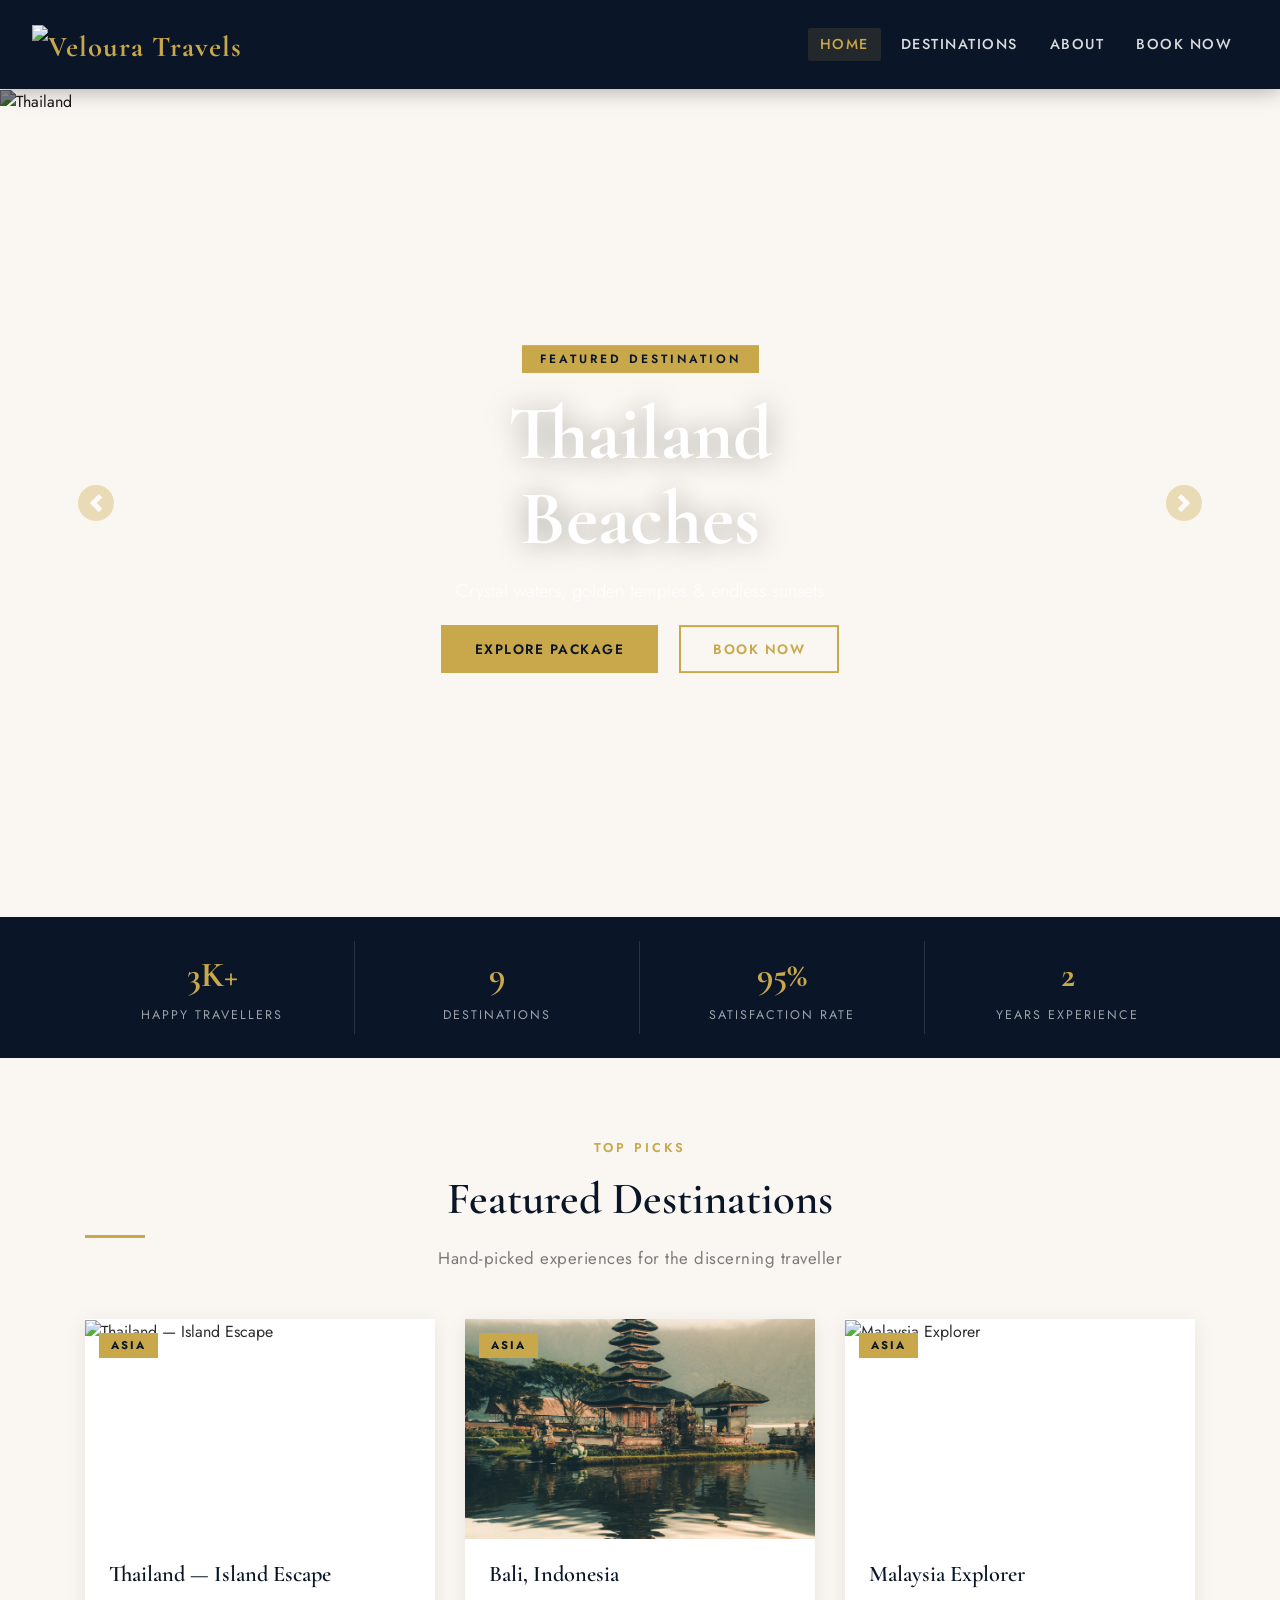
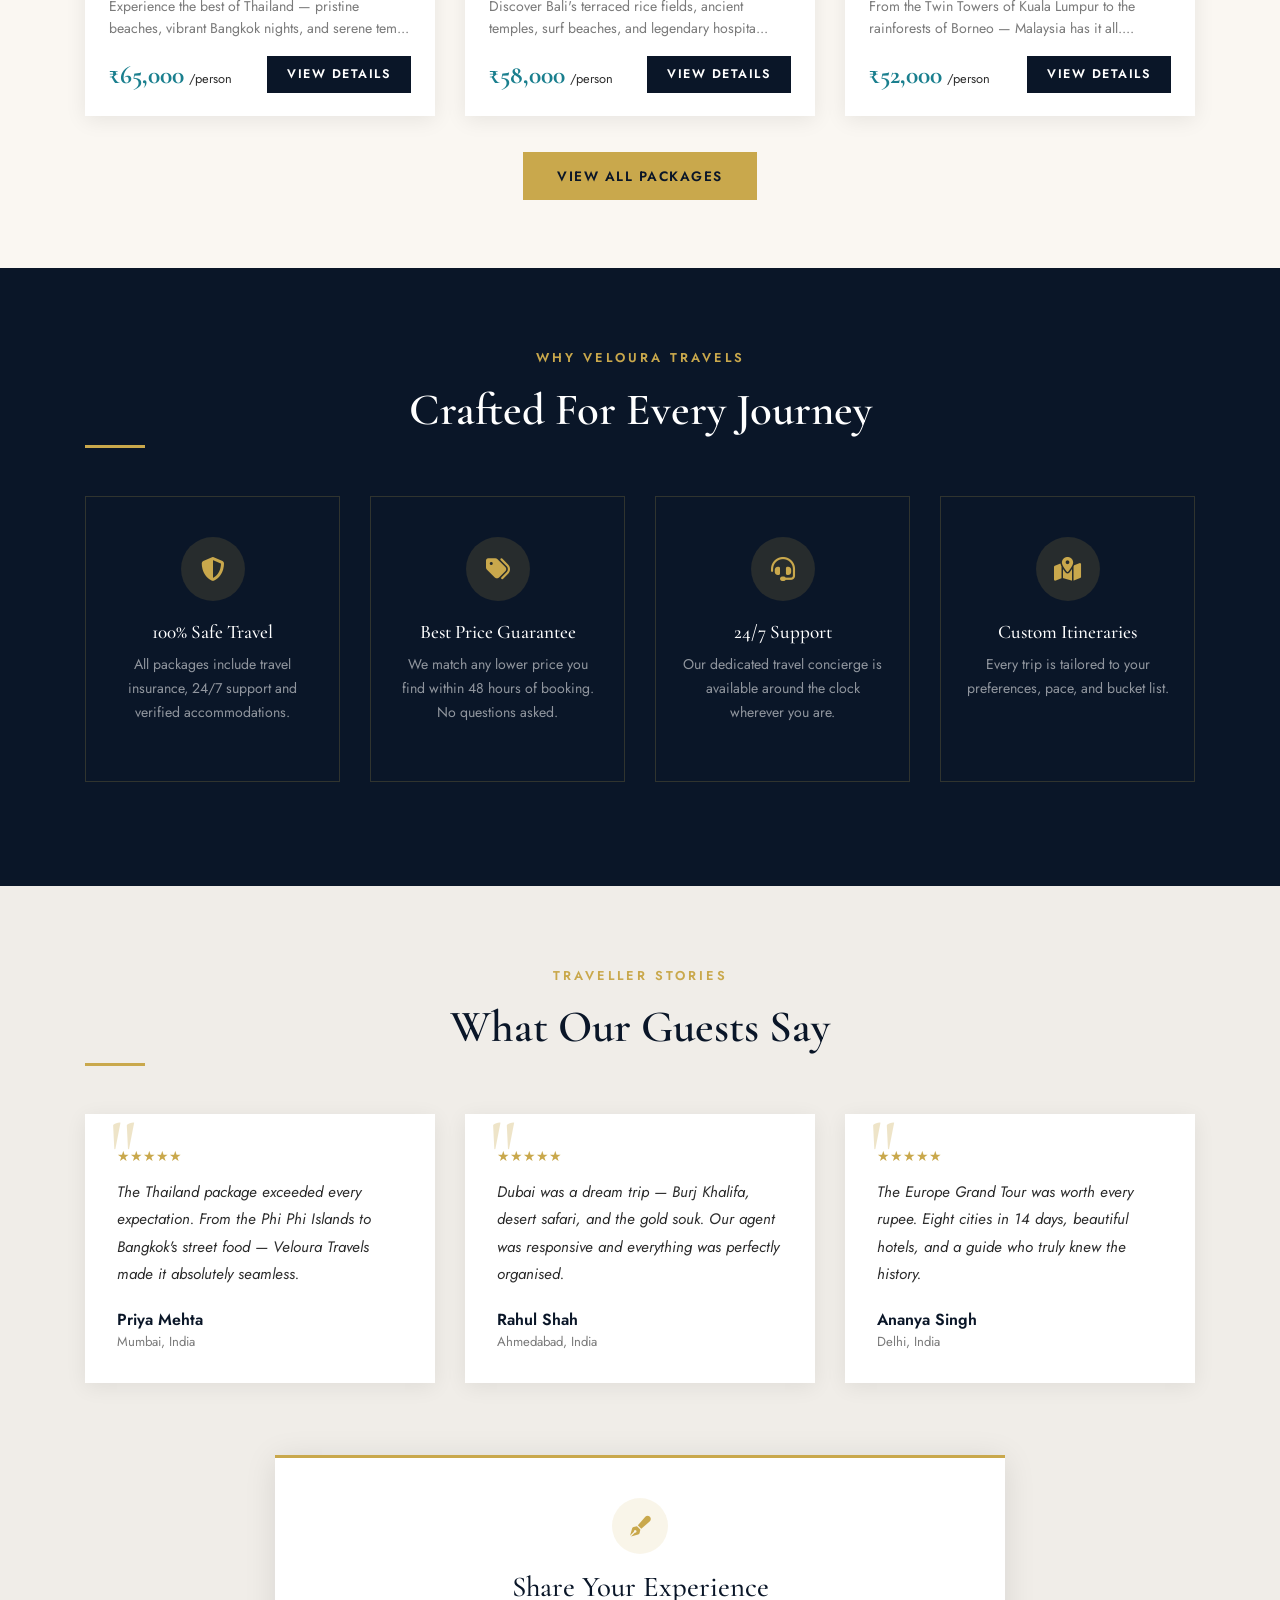
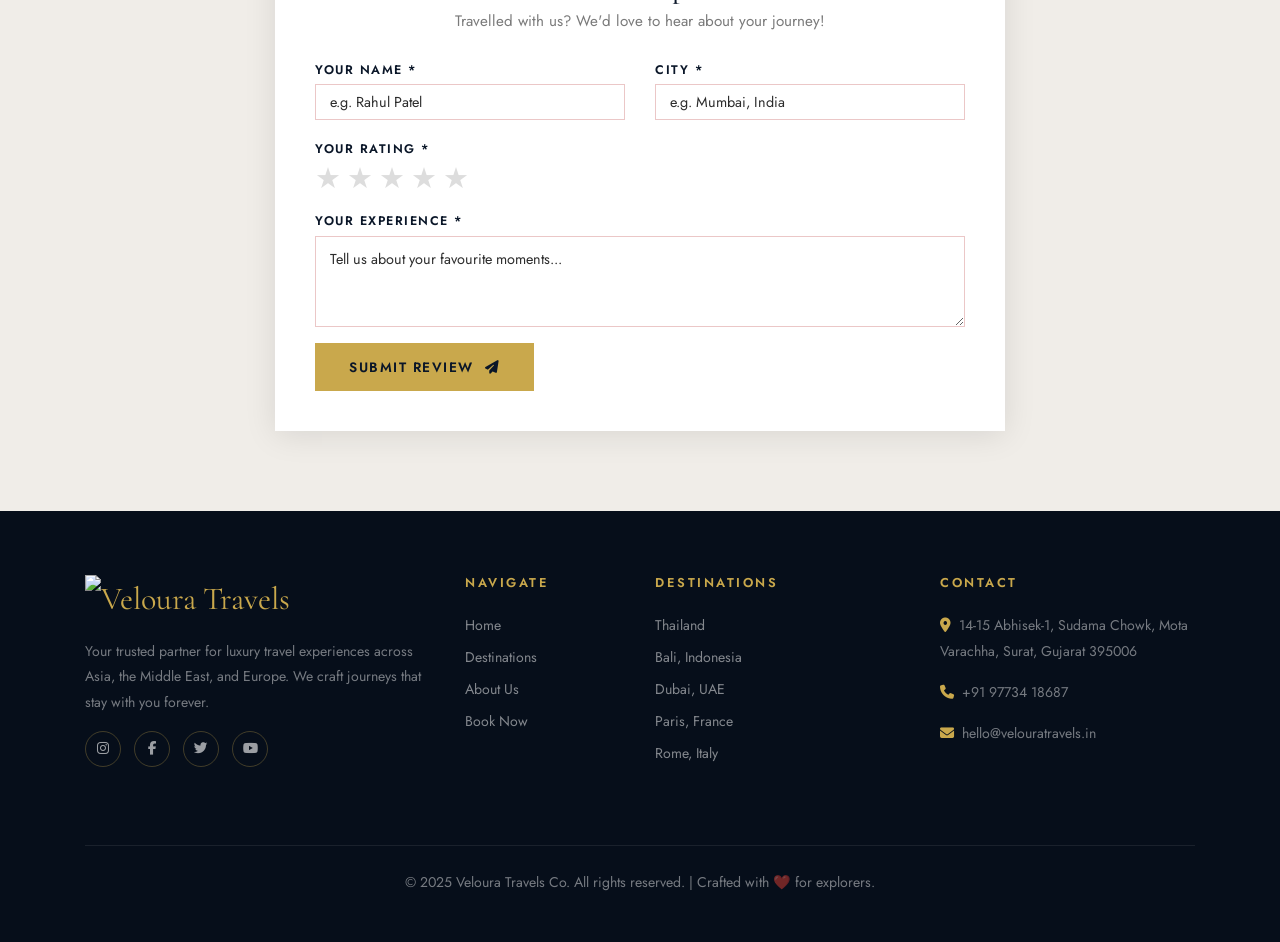
==== index.html @ 5bac32e9 "Add files via upload" ====
<!DOCTYPE html>
<html lang="en">

<head>
  <meta charset="UTF-8" />
  <meta name="viewport" content="width=device-width, initial-scale=1.0" />
  <title>Veloura Travels — Discover the World</title>
  <meta name="description"
    content="Veloura Travels — Your trusted partner for luxury travel experiences across Asia, the Middle East, and Europe.">

  <link rel="stylesheet" href="https://stackpath.bootstrapcdn.com/bootstrap/4.5.2/css/bootstrap.min.css" />
  <link rel="stylesheet" href="https://cdnjs.cloudflare.com/ajax/libs/font-awesome/6.4.0/css/all.min.css" />
  <link
    href="https://fonts.googleapis.com/css2?family=Cormorant+Garamond:wght@300;400;600;700&family=Jost:wght@300;400;500;600&display=swap"
    rel="stylesheet" />
  <link rel="stylesheet" href="style.css" />
</head>

<body>

  <nav class="navbar navbar-expand-lg">
    <a class="navbar-brand" href="index.html"><img src="image/logo.png" alt="Veloura Travels" height="45"
        style="object-fit:contain;"></a>
    <button class="navbar-toggler" type="button" data-toggle="collapse" data-target="#navMenu">
      <span class="navbar-toggler-icon"></span>
    </button>
    <div class="collapse navbar-collapse" id="navMenu">
      <ul class="navbar-nav ml-auto">
        <li class="nav-item"><a class="nav-link active-nav" href="index.html">Home</a></li>
        <li class="nav-item"><a class="nav-link" href="destinations.html">Destinations</a></li>
        <li class="nav-item"><a class="nav-link" href="about.html">About</a></li>
        <li class="nav-item"><a class="nav-link" href="booknow.html">Book Now</a></li>
      </ul>
    </div>
  </nav>

  <div id="heroCarousel" class="carousel slide" data-ride="carousel" data-interval="4500">
    <div class="carousel-inner">

      <div class="carousel-item active">
        <img src="image/thailand.jpg" alt="Thailand">
        <div class="carousel-caption-custom">
          <div class="badge-label fade-up">Featured Destination</div>
          <h1 class="fade-up delay-1">Thailand<br>Beaches</h1>
          <p class="fade-up delay-2">Crystal waters, golden temples & endless sunsets</p>
          <div class="fade-up delay-3">
            <a href="destinations.html" class="btn-gold mr-3">Explore Package</a>
            <a href="booknow.html" class="btn-outline-gold">Book Now</a>
          </div>
        </div>
      </div>

      <div class="carousel-item">
        <img src="image/dubai.jpg" alt="Dubai">
        <div class="carousel-caption-custom">
          <div class="badge-label">Luxury Escape</div>
          <h1>Dubai<br>Skyline</h1>
          <p>Where modern architecture meets desert luxury</p>
          <div>
            <a href="destinations.html" class="btn-gold mr-3">Explore Package</a>
            <a href="booknow.html" class="btn-outline-gold">Book Now</a>
          </div>
        </div>
      </div>

      <div class="carousel-item">
        <img src="image/paris.jpg" alt="Paris">
        <div class="carousel-caption-custom">
          <div class="badge-label">European Charm</div>
          <h1>Paris,<br>France</h1>
          <p>The city of lights, love, and timeless elegance</p>
          <div>
            <a href="destinations.html" class="btn-gold mr-3">Explore Package</a>
            <a href="booknow.html" class="btn-outline-gold">Book Now</a>
          </div>
        </div>
      </div>

      <div class="carousel-item">
        <img src="image/bali.jpg" alt="Bali">
        <div class="carousel-caption-custom">
          <div class="badge-label">Asia Escape</div>
          <h1>Bali,<br>Indonesia</h1>
          <p>Tropical paradise of temples, rice fields & volcanos</p>
          <div>
            <a href="destinations.html" class="btn-gold mr-3">Explore Package</a>
            <a href="booknow.html" class="btn-outline-gold">Book Now</a>
          </div>
        </div>
      </div>

    </div>
    <a class="carousel-control-prev" href="#heroCarousel" role="button" data-slide="prev">
      <span class="carousel-control-prev-icon"></span>
    </a>
    <a class="carousel-control-next" href="#heroCarousel" role="button" data-slide="next">
      <span class="carousel-control-next-icon"></span>
    </a>
  </div>

  <div class="stats-bar">
    <div class="container">
      <div class="row">
        <div class="col-6 col-md-3 stat-item">
          <span class="stat-number">3K+</span>
          <span class="stat-label">Happy Travellers</span>
        </div>
        <div class="col-6 col-md-3 stat-item">
          <span class="stat-number">9</span>
          <span class="stat-label">Destinations</span>
        </div>
        <div class="col-6 col-md-3 stat-item">
          <span class="stat-number">95%</span>
          <span class="stat-label">Satisfaction Rate</span>
        </div>
        <div class="col-6 col-md-3 stat-item">
          <span class="stat-number">2</span>
          <span class="stat-label">Years Experience</span>
        </div>
      </div>
    </div>
  </div>

  <section class="home-packages">
    <div class="container">
      <div class="text-center mb-5">
        <p class="text-uppercase" style="letter-spacing:3px;color:var(--gold);font-size:.8rem;font-weight:600;">Top
          Picks</p>
        <h2 class="section-title" style="display:block;">Featured Destinations</h2>
        <p class="section-subtitle">Hand-picked experiences for the discerning traveller</p>
      </div>
      <div class="row" id="home-pkg-grid">

      </div>
      <div class="text-center mt-4">
        <a href="destinations.html" class="btn-gold">View All Packages</a>
      </div>
    </div>
  </section>

  <section class="why-us">
    <div class="container">
      <div class="text-center mb-5">
        <p class="text-uppercase" style="letter-spacing:3px;color:var(--gold);font-size:.8rem;font-weight:600;">Why
          Veloura Travels</p>
        <h2 class="section-title" style="display:block;color:#fff;">Crafted For Every Journey</h2>
      </div>
      <div class="row">
        <div class="col-md-3 col-sm-6 mb-4">
          <div class="why-card">
            <div class="why-icon"><i class="fas fa-shield-alt"></i></div>
            <h5>100% Safe Travel</h5>
            <p>All packages include travel insurance, 24/7 support and verified accommodations.</p>
          </div>
        </div>
        <div class="col-md-3 col-sm-6 mb-4">
          <div class="why-card">
            <div class="why-icon"><i class="fas fa-tags"></i></div>
            <h5>Best Price Guarantee</h5>
            <p>We match any lower price you find within 48 hours of booking. No questions asked.</p>
          </div>
        </div>
        <div class="col-md-3 col-sm-6 mb-4">
          <div class="why-card">
            <div class="why-icon"><i class="fas fa-headset"></i></div>
            <h5>24/7 Support</h5>
            <p>Our dedicated travel concierge is available around the clock wherever you are.</p>
          </div>
        </div>
        <div class="col-md-3 col-sm-6 mb-4">
          <div class="why-card">
            <div class="why-icon"><i class="fas fa-map-marked-alt"></i></div>
            <h5>Custom Itineraries</h5>
            <p>Every trip is tailored to your preferences, pace, and bucket list.</p>
          </div>
        </div>
      </div>
    </div>
  </section>

  <section class="testimonials">
    <div class="container">
      <div class="text-center mb-5">
        <p class="text-uppercase" style="letter-spacing:3px;color:var(--gold);font-size:.8rem;font-weight:600;">
          Traveller Stories</p>
        <h2 class="section-title" style="display:block;">What Our Guests Say</h2>
      </div>
      <div class="row">
        <div class="col-md-4 mb-4">
          <div class="testimonial-card">
            <div class="stars">★★★★★</div>
            <p>The Thailand package exceeded every expectation. From the Phi Phi Islands to Bangkok's street food —
              Veloura Travels made it absolutely seamless.</p>
            <span class="testi-author">Priya Mehta</span>
            <span class="testi-loc d-block">Mumbai, India</span>
          </div>
        </div>
        <div class="col-md-4 mb-4">
          <div class="testimonial-card">
            <div class="stars">★★★★★</div>
            <p>Dubai was a dream trip — Burj Khalifa, desert safari, and the gold souk. Our agent was responsive and
              everything was perfectly organised.</p>
            <span class="testi-author">Rahul Shah</span>
            <span class="testi-loc d-block">Ahmedabad, India</span>
          </div>
        </div>
        <div class="col-md-4 mb-4">
          <div class="testimonial-card">
            <div class="stars">★★★★★</div>
            <p>The Europe Grand Tour was worth every rupee. Eight cities in 14 days, beautiful hotels, and a guide who
              truly knew the history.</p>
            <span class="testi-author">Ananya Singh</span>
            <span class="testi-loc d-block">Delhi, India</span>
          </div>
        </div>
      </div>

      <!-- User-submitted reviews appear here -->
      <div class="row" id="user-reviews"></div>

      <!-- Share Your Experience Form -->
      <div class="row justify-content-center mt-5">
        <div class="col-md-8">
          <div class="review-form-card">
            <div class="text-center mb-4">
              <div class="review-form-icon"><i class="fas fa-pen-fancy"></i></div>
              <h4>Share Your Experience</h4>
              <p>Travelled with us? We'd love to hear about your journey!</p>
            </div>
            <div class="row">
              <div class="col-md-6 mb-3">
                <label class="form-label">Your Name *</label>
                <input type="text" class="form-control" id="r-name" placeholder="e.g. Rahul Patel">
              </div>
              <div class="col-md-6 mb-3">
                <label class="form-label">City *</label>
                <input type="text" class="form-control" id="r-city" placeholder="e.g. Mumbai, India">
              </div>
            </div>
            <div class="mb-3">
              <label class="form-label">Your Rating *</label>
              <div class="star-rating" id="star-rating">
                <span class="star-btn" data-value="1">★</span>
                <span class="star-btn" data-value="2">★</span>
                <span class="star-btn" data-value="3">★</span>
                <span class="star-btn" data-value="4">★</span>
                <span class="star-btn" data-value="5">★</span>
              </div>
            </div>
            <div class="mb-3">
              <label class="form-label">Your Experience *</label>
              <textarea class="form-control" id="r-message" rows="3"
                placeholder="Tell us about your favourite moments..."></textarea>
            </div>
            <button class="btn-gold" onclick="submitReview()">Submit Review &nbsp;<i
                class="fas fa-paper-plane"></i></button>
            <div class="review-success" id="review-success">
              <i class="fas fa-check-circle mr-2"></i>
              <strong>Thank you!</strong> Your review has been added below.
            </div>
          </div>
        </div>
      </div>

    </div>
  </section>

  <footer>
    <div class="container">
      <div class="row mb-4">
        <div class="col-md-4 mb-4">
          <div class="footer-brand mb-3"><img src="image/logo.png" alt="Veloura Travels" height="45"
              style="object-fit:contain;"></div>
          <p>Your trusted partner for luxury travel experiences across Asia, the Middle East, and Europe. We craft
            journeys that stay with you forever.</p>
          <div class="footer-socials mt-3">
            <a href="#"><i class="fab fa-instagram"></i></a>
            <a href="#"><i class="fab fa-facebook-f"></i></a>
            <a href="#"><i class="fab fa-twitter"></i></a>
            <a href="#"><i class="fab fa-youtube"></i></a>
          </div>
        </div>
        <div class="col-md-2 col-6 mb-4">
          <p class="footer-heading">Navigate</p>
          <ul class="footer-links">
            <li><a href="index.html">Home</a></li>
            <li><a href="destinations.html">Destinations</a></li>
            <li><a href="about.html">About Us</a></li>
            <li><a href="booknow.html">Book Now</a></li>
          </ul>
        </div>
        <div class="col-md-3 col-6 mb-4">
          <p class="footer-heading">Destinations</p>
          <ul class="footer-links">
            <li><a href="destinations.html">Thailand</a></li>
            <li><a href="destinations.html">Bali, Indonesia</a></li>
            <li><a href="destinations.html">Dubai, UAE</a></li>
            <li><a href="destinations.html">Paris, France</a></li>
            <li><a href="destinations.html">Rome, Italy</a></li>
          </ul>
        </div>
        <div class="col-md-3 mb-4">
          <p class="footer-heading">Contact</p>
          <p><i class="fas fa-map-marker-alt" style="color:var(--gold);margin-right:8px;"></i>14-15 Abhisek-1, Sudama
            Chowk, Mota Varachha, Surat, Gujarat 395006</p>
          <p><i class="fas fa-phone" style="color:var(--gold);margin-right:8px;"></i>+91 97734 18687</p>
          <p><i class="fas fa-envelope" style="color:var(--gold);margin-right:8px;"></i>hello@velouratravels.in</p>
        </div>
      </div>
      <div class="footer-bottom text-center">
        <p>© 2025 Veloura Travels Co. All rights reserved. | Crafted with ❤️ for explorers.</p>
      </div>
    </div>
  </footer>

  <div class="pkg-modal-overlay" id="pkgModal">
    <div class="pkg-modal">
      <button class="pkg-modal-close" onclick="closeModal()"><i class="fas fa-times"></i></button>
      <img id="modal-img" src="" alt="">
      <div class="pkg-modal-body">
        <p id="modal-region"
          style="font-size:.75rem;letter-spacing:2px;text-transform:uppercase;color:var(--gold);font-weight:700;"></p>
        <h3 id="modal-name"></h3>
        <div class="modal-detail-row">
          <div class="modal-detail"><i class="fas fa-clock"></i><span id="modal-days"></span></div>
          <div class="modal-detail"><i class="fas fa-plane"></i><span id="modal-dep"></span></div>
          <div class="modal-detail"><i class="fas fa-rupee-sign"></i><span id="modal-price"></span></div>
        </div>
        <p id="modal-desc" style="color:var(--muted);font-size:.9rem;line-height:1.7;margin-top:.5rem;"></p>
        <div class="modal-includes">
          <h6>What's Included</h6>
          <ul id="modal-includes" style="list-style:none;padding:0;"></ul>
        </div>
        <a href="booknow.html" class="btn-gold mt-3" onclick="closeModal()">Book This Package</a>
      </div>
    </div>
  </div>

  <script src="https://cdn.jsdelivr.net/npm/jquery@3.6.0/dist/jquery.min.js"></script>
  <script src="https://cdn.jsdelivr.net/npm/popper.js@1.16.1/dist/umd/popper.min.js"></script>
  <script src="https://cdn.jsdelivr.net/npm/bootstrap@4.6.2/dist/js/bootstrap.min.js"></script>
  <script src="script.js"></script>

</body>

</html>
---- style.css ----
:root {
  --navy: #0a1628;
  --gold: #c9a84c;
  --gold2: #e8c96a;
  --cream: #faf7f2;
  --teal: #1a7f8e;
  --light: #f0ede8;
  --text: #2c2c2c;
  --muted: #7a7a7a;
}

* {
  margin: 0;
  padding: 0;
  box-sizing: border-box;
}

body {
  font-family: 'Jost', sans-serif;
  background: var(--cream);
  color: var(--text);
}

h1,
h2,
h3,
h4,
h5 {
  font-family: 'Cormorant Garamond', serif;
}

.navbar {
  background: var(--navy) !important;
  padding: 1rem 2rem;
  position: sticky;
  top: 0;
  z-index: 1000;
  box-shadow: 0 2px 20px rgba(0, 0, 0, 0.3);
}

.navbar-brand {
  font-family: 'Cormorant Garamond', serif;
  font-size: 1.8rem;
  font-weight: 700;
  color: var(--gold) !important;
  letter-spacing: 1px;
}

.navbar-brand span {
  color: #fff;
}

.nav-link {
  color: rgba(255, 255, 255, 0.85) !important;
  font-size: 0.9rem;
  letter-spacing: 1.5px;
  text-transform: uppercase;
  font-weight: 500;
  margin: 0 4px;
  padding: 6px 12px !important;
  border-radius: 2px;
  transition: all 0.3s;
  cursor: pointer;
}

.nav-link:hover,
.nav-link.active-nav {
  color: var(--gold) !important;
  background: rgba(201, 168, 76, 0.12);
}

.navbar-toggler {
  border-color: var(--gold);
}

.navbar-toggler-icon {
  background-image: url("data:image/svg+xml,%3csvg xmlns='http://www.w3.org/2000/svg' width='30' height='30' viewBox='0 0 30 30'%3e%3cpath stroke='rgba%28201%2C168%2C76%2C1%29' stroke-linecap='round' stroke-miterlimit='10' stroke-width='2' d='M4 7h22M4 15h22M4 23h22'/%3e%3c/svg%3e");
}

.section-title {
  font-size: 2.8rem;
  font-weight: 600;
  color: var(--navy);
  position: relative;
  display: inline-block;
  margin-bottom: 0.5rem;
}

.section-title::after {
  content: '';
  display: block;
  width: 60px;
  height: 3px;
  background: var(--gold);
  margin-top: 8px;
}

.section-subtitle {
  color: var(--muted);
  font-size: 1.05rem;
  letter-spacing: 0.5px;
  margin-bottom: 2.5rem;
}

#heroCarousel .carousel-item {
  height: 92vh;
  min-height: 520px;
  position: relative;
}

#heroCarousel .carousel-item img {
  width: 100%;
  height: 100%;
  object-fit: cover;
  filter: brightness(0.55);
}

.carousel-caption-custom {
  position: absolute;
  top: 50%;
  left: 50%;
  transform: translate(-50%, -50%);
  text-align: center;
  width: 90%;
}

.carousel-caption-custom .badge-label {
  display: inline-block;
  background: var(--gold);
  color: var(--navy);
  font-size: 0.75rem;
  letter-spacing: 3px;
  text-transform: uppercase;
  font-weight: 600;
  padding: 5px 18px;
  margin-bottom: 1.2rem;
  font-family: 'Jost', sans-serif;
}

.carousel-caption-custom h1 {
  font-size: clamp(2.5rem, 6vw, 5rem);
  color: #fff;
  font-weight: 700;
  line-height: 1.1;
  text-shadow: 0 2px 30px rgba(0, 0, 0, 0.4);
  margin-bottom: 1rem;
}

.carousel-caption-custom p {
  color: rgba(255, 255, 255, 0.88);
  font-size: 1.15rem;
  margin-bottom: 2rem;
  font-weight: 300;
}

.btn-gold {
  background: var(--gold);
  color: var(--navy);
  font-weight: 600;
  letter-spacing: 1.5px;
  text-transform: uppercase;
  font-size: 0.85rem;
  padding: 12px 32px;
  border: 2px solid var(--gold);
  border-radius: 0;
  transition: all 0.3s;
  font-family: 'Jost', sans-serif;
}

.btn-gold:hover {
  background: transparent;
  color: var(--gold);
}

.btn-outline-gold {
  background: transparent;
  color: var(--gold);
  font-weight: 600;
  letter-spacing: 1.5px;
  text-transform: uppercase;
  font-size: 0.85rem;
  padding: 12px 32px;
  border: 2px solid var(--gold);
  border-radius: 0;
  transition: all 0.3s;
  font-family: 'Jost', sans-serif;
}

.btn-outline-gold:hover {
  background: var(--gold);
  color: var(--navy);
}

.carousel-control-prev-icon,
.carousel-control-next-icon {
  filter: none;
  background-color: rgba(201, 168, 76, 0.7);
  border-radius: 50%;
  padding: 18px;
  background-size: 50%;
}

.stats-bar {
  background: var(--navy);
  padding: 1.5rem 0;
}

.stat-item {
  text-align: center;
  color: #fff;
  border-right: 1px solid rgba(255, 255, 255, 0.12);
  padding: 0.5rem 0;
}

.stat-item:last-child {
  border-right: none;
}

.stat-number {
  font-family: 'Cormorant Garamond', serif;
  font-size: 2.2rem;
  font-weight: 700;
  color: var(--gold);
  display: block;
}

.stat-label {
  font-size: 0.78rem;
  text-transform: uppercase;
  letter-spacing: 2px;
  color: rgba(255, 255, 255, 0.6);
}

.home-packages {
  background: var(--cream);
  padding: 80px 0;
}

.pkg-card {
  background: #fff;
  border: none;
  border-radius: 0;
  overflow: hidden;
  box-shadow: 0 4px 20px rgba(0, 0, 0, 0.08);
  transition: transform 0.3s, box-shadow 0.3s;
  height: 100%;
}

.pkg-card:hover {
  transform: translateY(-6px);
  box-shadow: 0 12px 40px rgba(0, 0, 0, 0.15);
}

.pkg-card-img-wrap {
  position: relative;
  overflow: hidden;
  height: 220px;
}

.pkg-card-img-wrap img {
  width: 100%;
  height: 100%;
  object-fit: cover;
  transition: transform 0.5s;
}

.pkg-card:hover .pkg-card-img-wrap img {
  transform: scale(1.08);
}

.pkg-region-badge {
  position: absolute;
  top: 14px;
  left: 14px;
  background: var(--gold);
  color: var(--navy);
  font-size: 0.7rem;
  letter-spacing: 2px;
  text-transform: uppercase;
  font-weight: 700;
  padding: 4px 12px;
  font-family: 'Jost', sans-serif;
}

.pkg-card-body {
  padding: 1.4rem 1.5rem;
}

.pkg-card-body h5 {
  font-size: 1.4rem;
  font-weight: 600;
  color: var(--navy);
  margin-bottom: 0.4rem;
}

.pkg-card-body p {
  font-size: 0.88rem;
  color: var(--muted);
  line-height: 1.6;
  margin-bottom: 1rem;
}

.pkg-price {
  font-family: 'Cormorant Garamond', serif;
  font-size: 1.6rem;
  font-weight: 700;
  color: var(--teal);
}

.pkg-price small {
  font-size: 0.8rem;
  color: var(--muted);
  font-family: 'Jost', sans-serif;
  font-weight: 400;
}

.btn-pkg {
  background: var(--navy);
  color: #fff;
  font-size: 0.78rem;
  letter-spacing: 1.5px;
  text-transform: uppercase;
  font-weight: 600;
  padding: 9px 20px;
  border: none;
  border-radius: 0;
  cursor: pointer;
  transition: background 0.3s;
  font-family: 'Jost', sans-serif;
}

.btn-pkg:hover {
  background: var(--gold);
  color: var(--navy);
}

.why-us {
  background: var(--navy);
  padding: 80px 0;
}

.why-card {
  text-align: center;
  padding: 2.5rem 1.5rem;
  border: 1px solid rgba(201, 168, 76, 0.2);
  transition: all 0.3s;
  height: 100%;
}

.why-card:hover {
  border-color: var(--gold);
  background: rgba(201, 168, 76, 0.06);
}

.why-icon {
  width: 64px;
  height: 64px;
  background: rgba(201, 168, 76, 0.15);
  border-radius: 50%;
  display: flex;
  align-items: center;
  justify-content: center;
  margin: 0 auto 1.2rem;
  font-size: 1.5rem;
  color: var(--gold);
}

.why-card h5 {
  font-size: 1.2rem;
  color: #fff;
  margin-bottom: 0.6rem;
}

.why-card p {
  font-size: 0.88rem;
  color: rgba(255, 255, 255, 0.55);
  line-height: 1.7;
}

.testimonials {
  background: var(--light);
  padding: 80px 0;
}

.testimonial-card {
  background: #fff;
  padding: 2rem;
  position: relative;
  box-shadow: 0 4px 20px rgba(0, 0, 0, 0.07);
}

.testimonial-card::before {
  content: '"';
  font-family: 'Cormorant Garamond', serif;
  font-size: 6rem;
  color: var(--gold);
  line-height: 0;
  position: absolute;
  top: 2.5rem;
  left: 1.5rem;
  opacity: 0.3;
}

.testimonial-card p {
  font-size: 0.95rem;
  color: var(--text);
  line-height: 1.8;
  font-style: italic;
  margin-bottom: 1.2rem;
}

.testi-author {
  font-weight: 600;
  color: var(--navy);
}

.testi-loc {
  font-size: 0.82rem;
  color: var(--muted);
}

.stars {
  color: var(--gold);
  font-size: 0.85rem;
  margin-bottom: 0.8rem;
}

/* Review Form */
.review-form-card {
  background: #fff;
  padding: 2.5rem;
  box-shadow: 0 4px 30px rgba(0, 0, 0, 0.1);
  border-top: 3px solid var(--gold);
}

.review-form-card h4 {
  font-size: 1.8rem;
  color: var(--navy);
  margin-bottom: 0.3rem;
}

.review-form-card > .text-center > p {
  color: var(--muted);
  font-size: 0.95rem;
}

.review-form-icon {
  width: 56px;
  height: 56px;
  background: rgba(201, 168, 76, 0.12);
  border-radius: 50%;
  display: flex;
  align-items: center;
  justify-content: center;
  margin: 0 auto 1rem;
  font-size: 1.3rem;
  color: var(--gold);
}

.star-rating {
  display: flex;
  gap: 6px;
}

.star-btn {
  font-size: 1.8rem;
  color: #ddd;
  cursor: pointer;
  transition: color 0.2s, transform 0.15s;
  line-height: 1;
}

.star-btn:hover,
.star-btn.hovered {
  color: var(--gold2);
  transform: scale(1.15);
}

.star-btn.active {
  color: var(--gold);
}

.review-success {
  display: none;
  background: #d4edda;
  border: 1px solid #c3e6cb;
  padding: 1rem 1.5rem;
  color: #155724;
  font-size: 0.95rem;
  margin-top: 1rem;
}

.dest-page {
  background: var(--cream);
  min-height: 80vh;
}

.dest-hero {
  background: linear-gradient(135deg, var(--navy) 0%, #1a3a5c 100%);
  padding: 80px 0 50px;
  text-align: center;
}

.dest-hero h2 {
  font-size: 3.2rem;
  color: #fff;
  margin-bottom: 0.5rem;
}

.dest-hero p {
  color: rgba(255, 255, 255, 0.65);
  font-size: 1rem;
}

.filter-bar {
  background: #fff;
  padding: 1.2rem 0;
  border-bottom: 1px solid #e8e4de;
  position: sticky;
  top: 70px;
  z-index: 900;
  box-shadow: 0 2px 10px rgba(0, 0, 0, 0.05);
}

.filter-btn {
  background: transparent;
  border: 2px solid #ddd;
  color: var(--text);
  font-size: 0.8rem;
  letter-spacing: 1.5px;
  text-transform: uppercase;
  font-weight: 600;
  padding: 8px 20px;
  border-radius: 0;
  margin: 4px;
  cursor: pointer;
  transition: all 0.25s;
  font-family: 'Jost', sans-serif;
}

.filter-btn:hover,
.filter-btn.active {
  background: var(--navy);
  border-color: var(--navy);
  color: var(--gold);
}

.dest-grid {
  padding: 60px 0;
}

.pkg-modal-overlay {
  display: none;
  position: fixed;
  inset: 0;
  background: rgba(10, 22, 40, 0.85);
  z-index: 2000;
  align-items: center;
  justify-content: center;
}

.pkg-modal-overlay.open {
  display: flex;
}

.pkg-modal {
  background: #fff;
  width: 90%;
  max-width: 600px;
  max-height: 90vh;
  overflow-y: auto;
  position: relative;
  animation: modalIn 0.3s ease;
}

@keyframes modalIn {
  from {
    opacity: 0;
    transform: translateY(30px);
  }

  to {
    opacity: 1;
    transform: translateY(0);
  }
}

.pkg-modal img {
  width: 100%;
  height: 260px;
  object-fit: cover;
}

.pkg-modal-body {
  padding: 2rem;
}

.pkg-modal-body h3 {
  font-size: 2rem;
  color: var(--navy);
  margin-bottom: 0.3rem;
}

.pkg-modal-close {
  position: absolute;
  top: 14px;
  right: 18px;
  background: rgba(0, 0, 0, 0.5);
  color: #fff;
  border: none;
  width: 34px;
  height: 34px;
  border-radius: 50%;
  font-size: 1.1rem;
  cursor: pointer;
  display: flex;
  align-items: center;
  justify-content: center;
}

.modal-detail-row {
  display: flex;
  gap: 1.5rem;
  margin: 1rem 0;
  flex-wrap: wrap;
}

.modal-detail {
  display: flex;
  align-items: center;
  gap: 8px;
  font-size: 0.9rem;
  color: var(--muted);
}

.modal-detail i {
  color: var(--gold);
}

.modal-includes {
  margin-top: 1.2rem;
}

.modal-includes h6 {
  color: var(--navy);
  font-family: 'Cormorant Garamond', serif;
  font-size: 1.1rem;
  margin-bottom: 0.5rem;
}

.modal-includes li {
  font-size: 0.88rem;
  color: var(--text);
  margin-bottom: 4px;
}

.modal-includes li::before {
  content: '✓ ';
  color: var(--gold);
  font-weight: 700;
}

.about-hero {
  background: linear-gradient(to right, var(--navy), #0f2944);
  padding: 90px 0;
  text-align: center;
}

.about-hero h2 {
  font-size: 3rem;
  color: #fff;
}

.about-hero p {
  color: rgba(255, 255, 255, 0.6);
  max-width: 540px;
  margin: 1rem auto 0;
}

.about-story {
  padding: 80px 0;
  background: var(--cream);
}

.about-img-wrap {
  position: relative;
}

.about-img-wrap img {
  width: 100%;
  height: 400px;
  object-fit: cover;
}

.about-img-badge {
  position: absolute;
  bottom: -20px;
  right: -20px;
  background: var(--gold);
  color: var(--navy);
  padding: 1.5rem;
  text-align: center;
  width: 130px;
}

.about-img-badge strong {
  font-family: 'Cormorant Garamond', serif;
  font-size: 2.5rem;
  display: block;
  line-height: 1;
}

.about-img-badge span {
  font-size: 0.75rem;
  text-transform: uppercase;
  letter-spacing: 1px;
  font-weight: 600;
}

.about-text h3 {
  font-size: 2.4rem;
  color: var(--navy);
  margin-bottom: 1rem;
}

.about-text p {
  color: var(--muted);
  line-height: 1.8;
  margin-bottom: 1rem;
}

.about-values {
  background: var(--light);
  padding: 80px 0;
}

.value-item {
  display: flex;
  gap: 1.2rem;
  margin-bottom: 2rem;
}

.value-icon {
  width: 50px;
  height: 50px;
  min-width: 50px;
  background: var(--navy);
  color: var(--gold);
  display: flex;
  align-items: center;
  justify-content: center;
  font-size: 1.2rem;
}

.value-text h6 {
  color: var(--navy);
  font-family: 'Cormorant Garamond', serif;
  font-size: 1.1rem;
}

.value-text p {
  font-size: 0.88rem;
  color: var(--muted);
  margin: 0;
}

.team-section {
  background: var(--cream);
  padding: 80px 0;
}

.team-card {
  text-align: center;
  background: #fff;
  padding: 2rem 1.5rem;
  box-shadow: 0 4px 20px rgba(0, 0, 0, 0.07);
}

.team-card img {
  width: 90px;
  height: 90px;
  border-radius: 50%;
  object-fit: cover;
  border: 3px solid var(--gold);
  margin-bottom: 1rem;
}

.team-card h6 {
  font-size: 1.1rem;
  color: var(--navy);
}

.team-card small {
  color: var(--gold);
  font-size: 0.8rem;
  text-transform: uppercase;
  letter-spacing: 1px;
}

.contact-hero {
  background: linear-gradient(135deg, #0f2944, var(--navy));
  padding: 80px 0;
  text-align: center;
}

.contact-hero h2 {
  font-size: 3rem;
  color: #fff;
}

.contact-hero p {
  color: rgba(255, 255, 255, 0.6);
}

.contact-section {
  padding: 80px 0;
  background: var(--cream);
}

.contact-info-card {
  background: var(--navy);
  padding: 2.5rem;
  height: 100%;
  color: #fff;
}

.contact-info-card h4 {
  font-size: 1.8rem;
  color: var(--gold);
  margin-bottom: 1.5rem;
}

.contact-info-item {
  display: flex;
  gap: 1rem;
  margin-bottom: 1.5rem;
  align-items: flex-start;
}

.contact-info-item i {
  color: var(--gold);
  font-size: 1.2rem;
  margin-top: 3px;
}

.contact-info-item strong {
  display: block;
  font-size: 0.95rem;
}

.contact-info-item span {
  font-size: 0.85rem;
  color: rgba(255, 255, 255, 0.6);
}

.booking-form {
  background: #fff;
  padding: 2.5rem;
  box-shadow: 0 4px 30px rgba(0, 0, 0, 0.1);
}

.booking-form h4 {
  font-size: 1.8rem;
  color: var(--navy);
  margin-bottom: 1.5rem;
}

.form-control {
  border: 1px solid #ebc7c7;
  border-radius: 0 !important;
  padding: 12px 14px;
  font-size: 0.9rem;
  font-family: 'Jost', sans-serif;
  transition: border-color 0.2s;
  color: #2c2c2c !important;
  background-color: #ffffff !important;
  -webkit-text-fill-color: #2c2c2c !important;
}

.form-control:focus {
  border-color: var(--gold);
  box-shadow: 0 0 0 2px rgba(201, 168, 76, 0.15);
}

select.form-control {
  color: #2c2c2c !important;
  background-color: #ffffff !important;
  -webkit-text-fill-color: #2c2c2c !important;
  height: 48px;
}

select.form-control option {
  color: #2c2c2c !important;
  background-color: #ffffff !important;
  -webkit-text-fill-color: #2c2c2c !important;
}

select.form-control option:disabled,
select.form-control option[value=""] {
  color: #7a7a7a !important;
  -webkit-text-fill-color: #7a7a7a !important;
}

.form-label {
  font-size: 0.78rem;
  text-transform: uppercase;
  letter-spacing: 1.5px;
  font-weight: 600;
  color: var(--navy);
  margin-bottom: 5px;
}

.field-error {
  font-size: 0.78rem;
  color: #dc3545;
  margin-top: 4px;
  display: none;
}

.form-control.error {
  border-color: #dc3545 !important;
}

.form-success {
  display: none;
  background: #d4edda;
  border: 1px solid #c3e6cb;
  padding: 1rem 1.5rem;
  color: #155724;
  font-size: 0.95rem;
  margin-top: 1rem;
}

.map-section {
  background: var(--light);
  padding: 60px 0;
}

.map-embed {
  width: 100%;
  height: 320px;
  border: none;
  filter: grayscale(20%);
}

footer {
  background: #060e1a;
  padding: 60px 0 30px;
}

.footer-brand {
  font-family: 'Cormorant Garamond', serif;
  font-size: 2rem;
  color: var(--gold);
}

.footer-brand span {
  color: #fff;
}

footer p {
  color: rgba(255, 255, 255, 0.45);
  font-size: 0.88rem;
  line-height: 1.8;
}

.footer-heading {
  color: var(--gold);
  font-size: 0.8rem;
  letter-spacing: 2.5px;
  text-transform: uppercase;
  margin-bottom: 1.2rem;
  font-weight: 600;
}

.footer-links {
  list-style: none;
  padding: 0;
}

.footer-links li {
  margin-bottom: 0.5rem;
}

.footer-links a {
  color: rgba(255, 255, 255, 0.5);
  text-decoration: none;
  font-size: 0.88rem;
  transition: color 0.2s;
  cursor: pointer;
}

.footer-links a:hover {
  color: var(--gold);
}

.footer-socials a {
  display: inline-flex;
  align-items: center;
  justify-content: center;
  width: 36px;
  height: 36px;
  border: 1px solid rgba(201, 168, 76, 0.3);
  color: rgba(255, 255, 255, 0.6);
  border-radius: 50%;
  font-size: 0.85rem;
  margin-right: 8px;
  transition: all 0.3s;
  text-decoration: none;
}

.footer-socials a:hover {
  background: var(--gold);
  border-color: var(--gold);
  color: var(--navy);
}

.footer-bottom {
  border-top: 1px solid rgba(255, 255, 255, 0.08);
  padding-top: 1.5rem;
  margin-top: 2.5rem;
  color: rgba(255, 255, 255, 0.3);
  font-size: 0.82rem;
}

@keyframes fadeUp {
  from {
    opacity: 0;
    transform: translateY(24px);
  }

  to {
    opacity: 1;
    transform: translateY(0);
  }
}

.fade-up {
  animation: fadeUp 0.7s ease both;
}

.delay-1 {
  animation-delay: 0.15s;
}

.delay-2 {
  animation-delay: 0.3s;
}

.delay-3 {
  animation-delay: 0.45s;
}

@media (max-width: 768px) {
  .section-title {
    font-size: 2rem;
  }

  .carousel-caption-custom h1 {
    font-size: 2.2rem;
  }

  .about-img-badge {
    right: 0;
    bottom: 0;
  }

  .stat-item {
    border-right: none;
    border-bottom: 1px solid rgba(255, 255, 255, 0.12);
  }
}
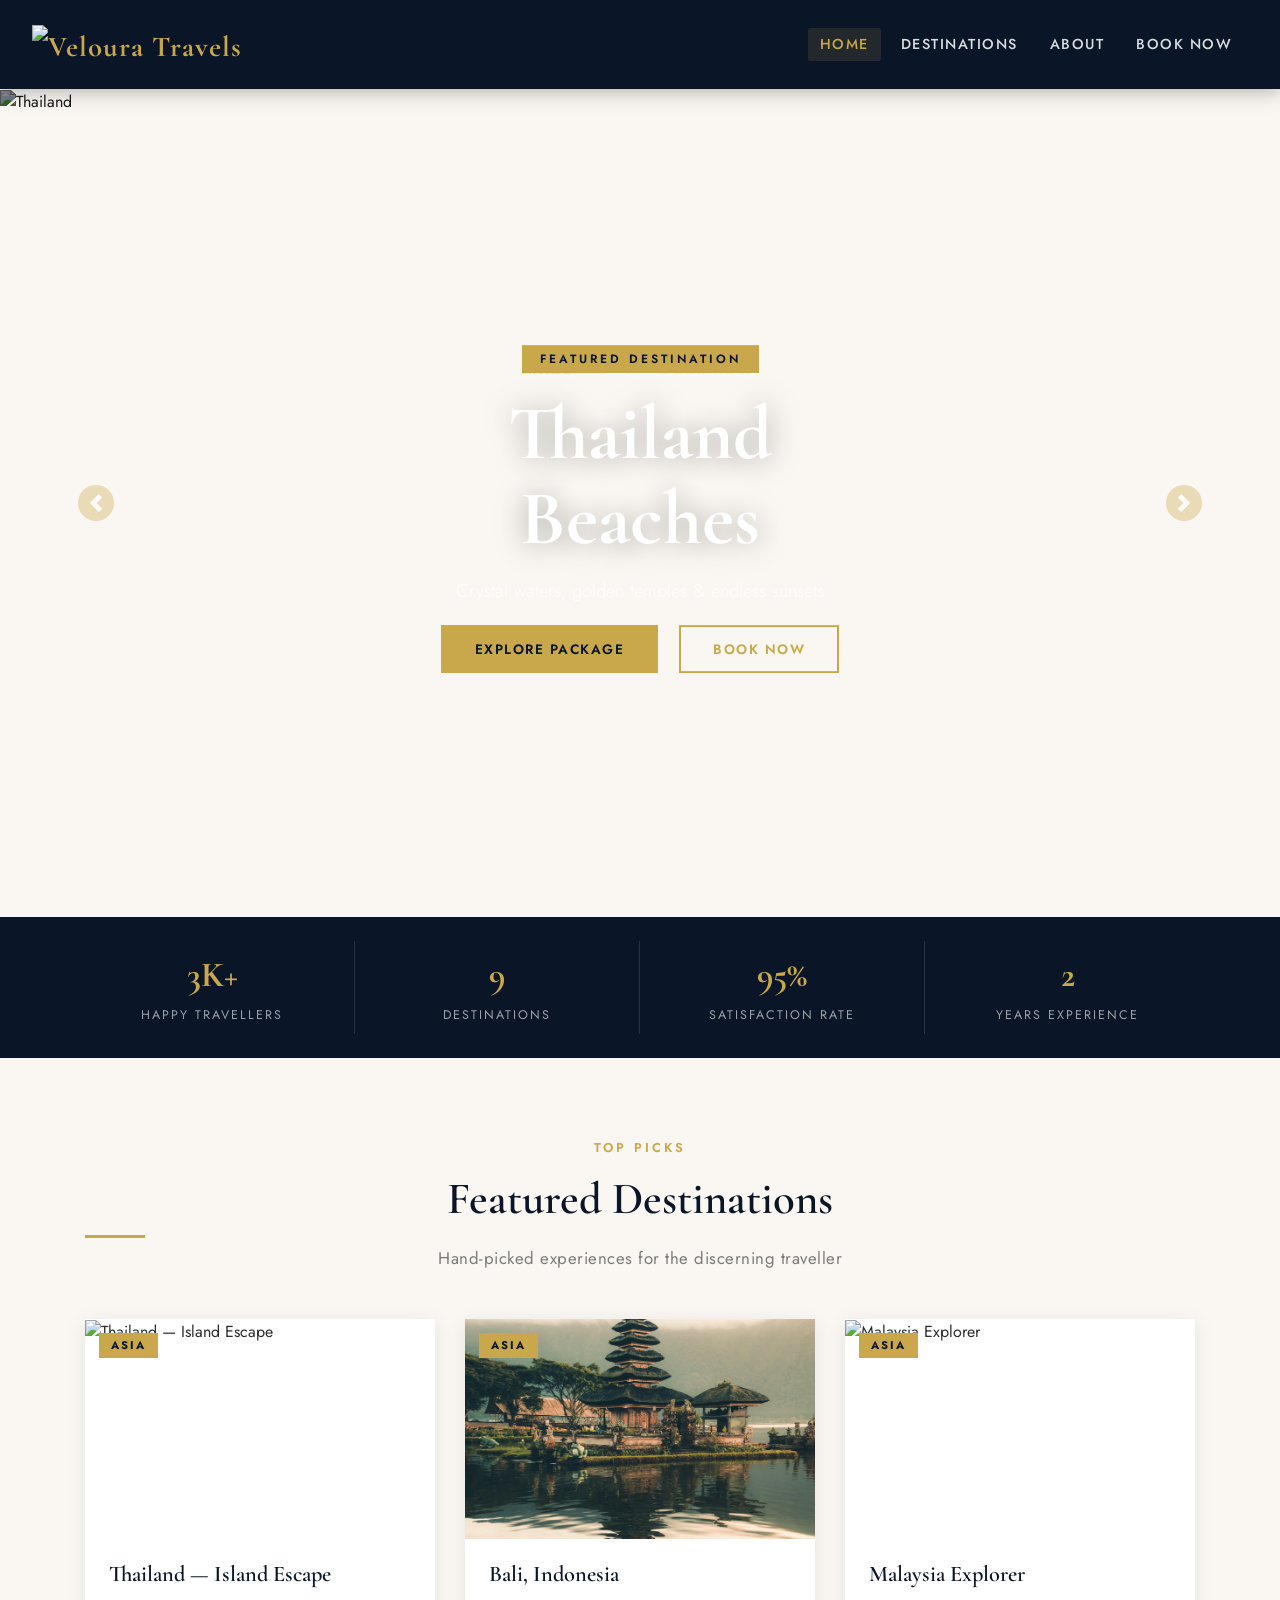
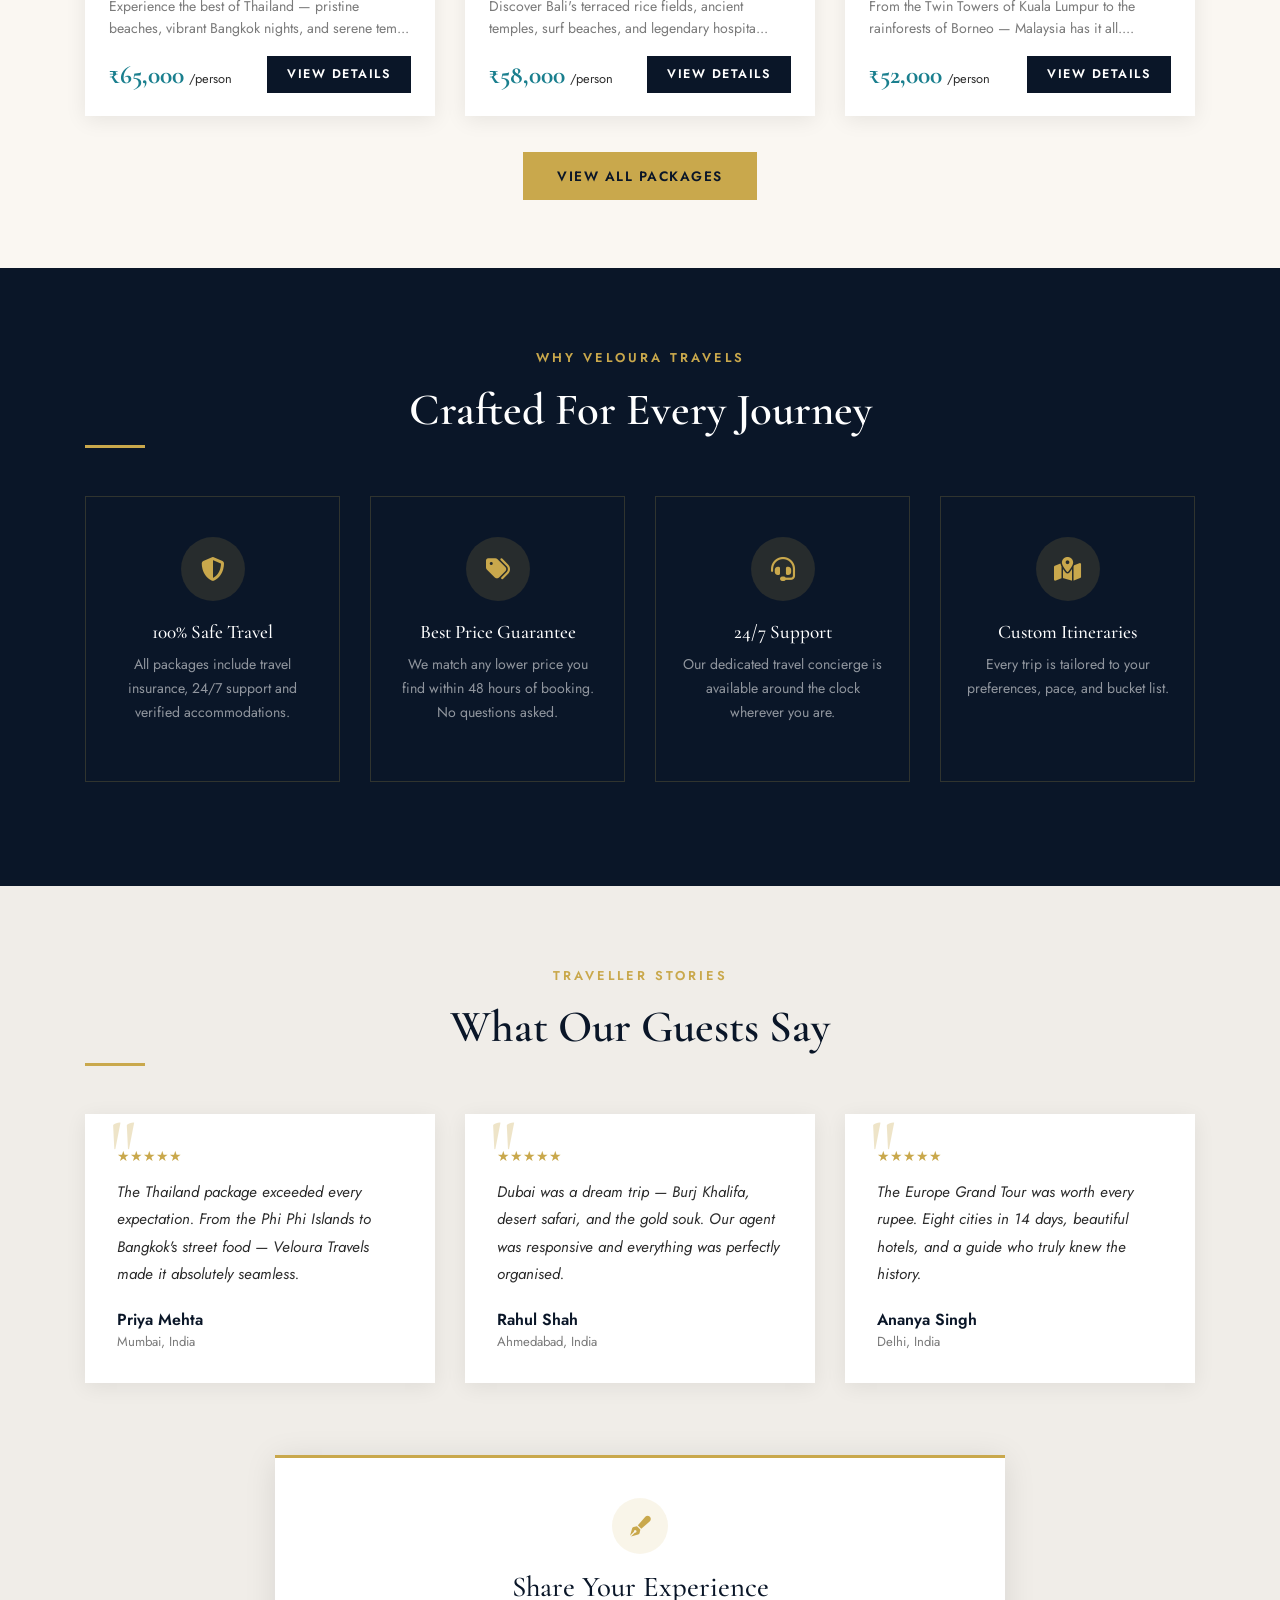
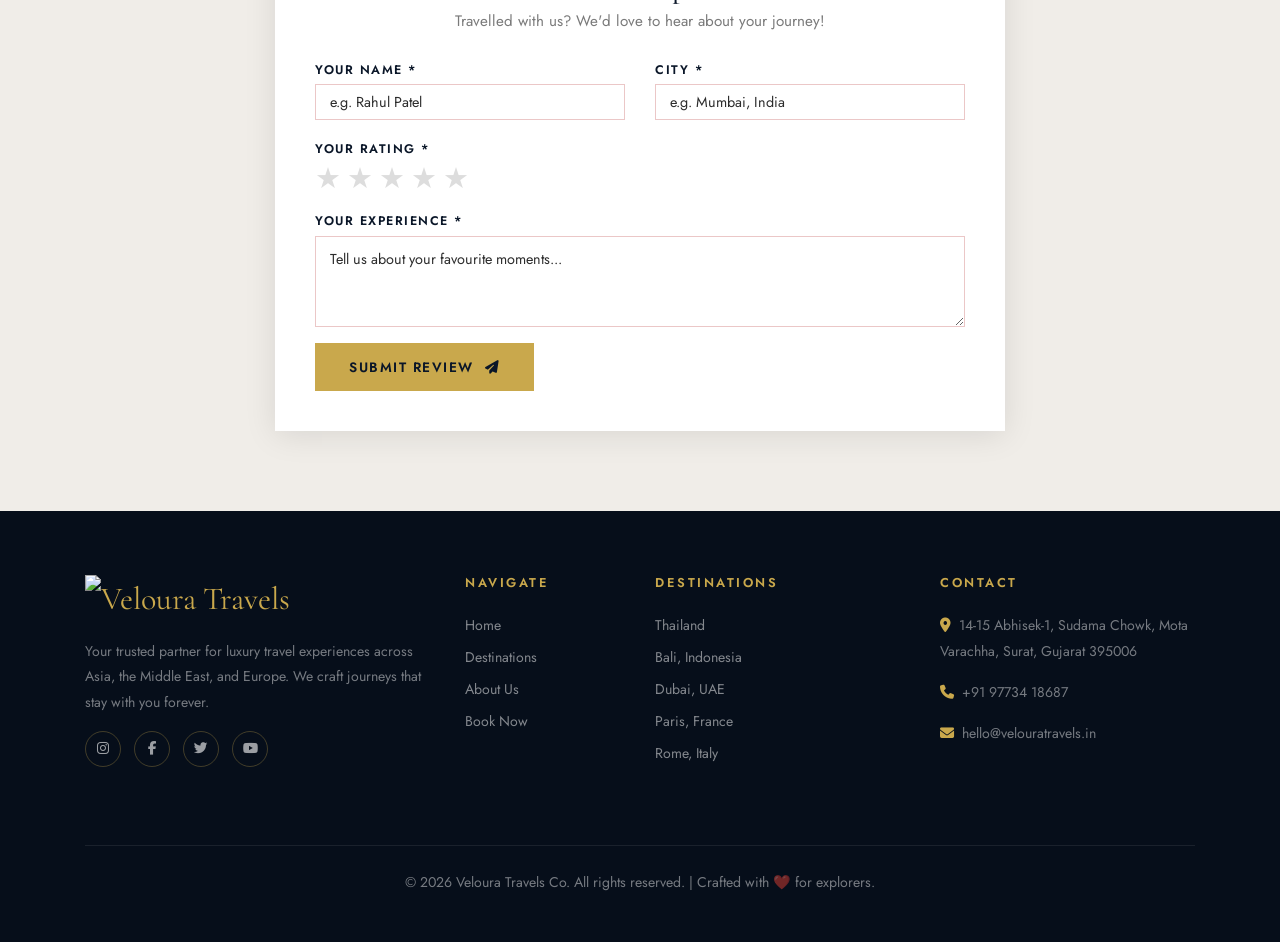
==== commit baeed6f9: "Update copyright year in footer to 2026" ====
--- a/index.html
+++ b/index.html
@@ -308,7 +308,7 @@
         </div>
       </div>
       <div class="footer-bottom text-center">
-        <p>© 2025 Veloura Travels Co. All rights reserved. | Crafted with ❤️ for explorers.</p>
+        <p>© 2026 Veloura Travels Co. All rights reserved. | Crafted with ❤️ for explorers.</p>
       </div>
     </div>
   </footer>
@@ -343,4 +343,4 @@
 
 </body>
 
-</html>+</html>
